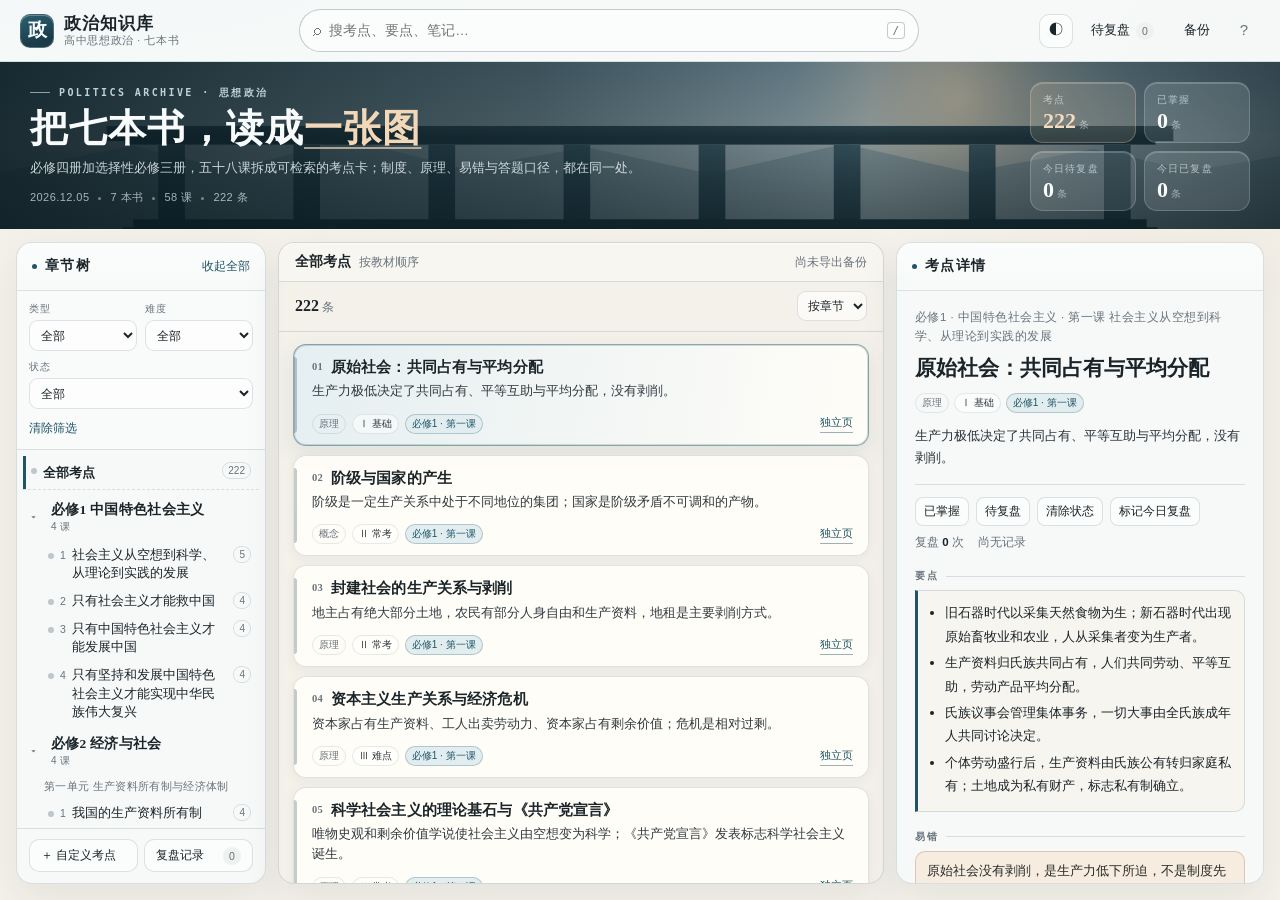
==== index.html @ 2c2c84e7 "政治知识库：七本书 58 课 222 条考点，三栏站点 + 备份 + 离线" ====
<!DOCTYPE html>
<html lang="zh-CN">
<head>
<meta charset="utf-8">
<meta name="viewport" content="width=device-width, initial-scale=1, viewport-fit=cover">
<title>政治知识库 · 高中思想政治考点</title>
<meta name="description" content="高中思想政治考点速查：七本书五十八课，章节树、检索、笔记、掌握状态、复盘记录与一键备份，纯静态可离线。">
<meta name="theme-color" content="#f4f1ea">
<script>(function(){try{var t=localStorage.getItem("zz.theme");if(!t){t=matchMedia("(prefers-color-scheme: dark)").matches?"dark":"light"}document.documentElement.dataset.theme=t}catch(e){}})();</script>
<link rel="stylesheet" href="assets/css/site.css?v=20261124d">
<link rel="icon" href="data:image/svg+xml,%3Csvg xmlns='http://www.w3.org/2000/svg' viewBox='0 0 64 64'%3E%3Crect width='64' height='64' rx='13' fill='%231f5566'/%3E%3Ctext x='32' y='45' text-anchor='middle' font-family='serif' font-size='34' fill='%23f7fbfc'%3E政%3C/text%3E%3C/svg%3E">
</head>
<body>
<a class="skip-link" href="#listViewport">跳到考点列表</a>

<header class="topbar">
  <div class="brand">
    <span class="brand-mark" aria-hidden="true">政</span>
    <div class="brand-text">
      <strong>政治知识库</strong>
      <span id="brandSub">高中思想政治 · 七本书</span>
    </div>
  </div>

  <div class="searchbox" role="search">
    <span class="search-icon" aria-hidden="true">⌕</span>
    <input id="searchInput" type="search" autocomplete="off" spellcheck="false" placeholder="搜考点、要点、笔记…" aria-label="全局搜索">
    <kbd id="searchKbd">/</kbd>
    <button id="searchClear" class="icon-btn" title="清空搜索" aria-label="清空搜索" hidden>×</button>
  </div>

  <div class="topactions">
    <button id="themeToggle" class="theme-btn" title="切换明暗主题" aria-label="切换明暗主题">◐</button>
    <button id="dueBtn" class="btn ghost" title="今日待复盘"><span class="lbl">待复盘</span><span id="dueCount" class="count warn">0</span><span class="ico" aria-hidden="true">待</span></button>
    <button id="backupBtn" class="btn ghost" title="备份、导出、导入"><span class="lbl">备份</span><span class="ico" aria-hidden="true">⇩</span></button>
    <button id="helpBtn" class="icon-btn" title="快捷键与说明" aria-label="快捷键与说明">?</button>
  </div>
</header>

<section class="hero" aria-label="学习概览">
  <svg class="hero-scape" viewBox="0 0 1440 240" preserveAspectRatio="xMidYMid slice" aria-hidden="true">
    <defs>
      <linearGradient id="sky" x1="0" y1="0" x2="0" y2="1">
        <stop offset="0" stop-color="#8aa7b6"/><stop offset=".5" stop-color="#c3d3d8"/><stop offset="1" stop-color="#eee7da"/>
      </linearGradient>
      <linearGradient id="stone" x1="0" y1="0" x2="0" y2="1">
        <stop offset="0" stop-color="#41606c"/><stop offset="1" stop-color="#20363f"/>
      </linearGradient>
      <linearGradient id="stone2" x1="0" y1="0" x2="0" y2="1">
        <stop offset="0" stop-color="#2c4650"/><stop offset="1" stop-color="#142831"/>
      </linearGradient>
      <radialGradient id="dawn" cx=".5" cy=".5" r=".5">
        <stop offset="0" stop-color="#ffe9c8" stop-opacity=".9"/>
        <stop offset=".55" stop-color="#f4d9b4" stop-opacity=".3"/>
        <stop offset="1" stop-color="#f4d9b4" stop-opacity="0"/>
      </radialGradient>
    </defs>
    <rect width="1440" height="240" fill="url(#sky)"/>
    <circle cx="1080" cy="66" r="190" fill="url(#dawn)"/>
    <path d="M0 150 L150 120 L260 148 L390 112 L520 146 L660 122 L800 152 L950 118 L1090 150 L1230 124 L1340 148 L1440 132 L1440 240 L0 240Z" fill="#7d97a3" opacity=".5"/>
    <g opacity=".92">
      <rect x="120" y="98" width="1200" height="17" fill="url(#stone2)"/>
      <rect x="140" y="112" width="1160" height="7" fill="#1b3039"/>
      <g fill="url(#stone)">
        <rect x="178" y="119" width="30" height="86"/><rect x="330" y="119" width="30" height="86"/>
        <rect x="482" y="119" width="30" height="86"/><rect x="634" y="119" width="30" height="86"/>
        <rect x="786" y="119" width="30" height="86"/><rect x="938" y="119" width="30" height="86"/>
        <rect x="1090" y="119" width="30" height="86"/><rect x="1242" y="119" width="30" height="86"/>
      </g>
      <rect x="150" y="203" width="1140" height="10" fill="#142831"/>
      <rect x="138" y="212" width="1164" height="9" fill="#0f222a"/>
    </g>
    <path d="M0 226 L96 214 L220 230 L370 210 L520 228 L700 212 L880 230 L1050 214 L1220 232 L1440 216 L1440 240 L0 240Z" fill="url(#stone2)" opacity=".55"/>
  </svg>
  <div class="hero-inner">
    <div class="hero-copy">
      <p class="hero-eyebrow">POLITICS ARCHIVE · 思想政治</p>
      <h1>把七本书，读成<em>一张图</em></h1>
      <p class="hero-lede">必修四册加选择性必修三册，五十八课拆成可检索的考点卡；制度、原理、易错与答题口径，都在同一处。</p>
      <div class="hero-meta">
        <span id="heroDate">2026.11.24</span>
        <span class="dot" aria-hidden="true"></span>
        <span>7 本书</span>
        <span class="dot" aria-hidden="true"></span>
        <span>58 课</span>
        <span class="dot" aria-hidden="true"></span>
        <span id="heroCount">考点</span>
      </div>
    </div>
    <div class="hero-metrics" aria-label="学习数据">
      <div class="metric accent"><span class="metric-label">考点</span><div class="metric-value"><strong id="heroTotal">0</strong><small>条</small></div></div>
      <div class="metric"><span class="metric-label">已掌握</span><div class="metric-value"><strong id="heroMastered">0</strong><small>条</small></div></div>
      <div class="metric"><span class="metric-label">今日待复盘</span><div class="metric-value"><strong id="heroDue">0</strong><small>条</small></div></div>
      <div class="metric"><span class="metric-label">今日已复盘</span><div class="metric-value"><strong id="heroToday">0</strong><small>条</small></div></div>
    </div>
  </div>
</section>

<div class="layout" id="app">
  <aside class="pane left-pane" id="leftPane" aria-label="章节树与筛选">
    <div class="pane-head">
      <h2>章节树</h2>
      <button id="collapseAll" class="link-btn">收起全部</button>
    </div>

    <div class="filters">
      <label class="field"><span>类型</span>
        <select id="filterType">
          <option value="all">全部</option>
          <option>概念</option><option>原理</option><option>制度</option><option>对比</option><option>易错</option><option>答题</option>
        </select>
      </label>
      <label class="field"><span>难度</span>
        <select id="filterDiff">
          <option value="0">全部</option><option value="1">Ⅰ 基础</option><option value="2">Ⅱ 常考</option><option value="3">Ⅲ 难点</option>
        </select>
      </label>
      <label class="field"><span>状态</span>
        <select id="filterStatus">
          <option value="all">全部</option><option value="mastered">已掌握</option><option value="review">待复盘</option><option value="none">未标记</option><option value="today">今日已复盘</option>
        </select>
      </label>
      <button id="filterReset" class="link-btn">清除筛选</button>
    </div>

    <nav id="tree" class="tree" aria-label="教材章节"></nav>

    <div class="pane-foot">
      <button id="customBtn" class="btn subtle">＋ 自定义考点</button>
      <button id="reviewBtn" class="btn subtle">复盘记录 <span id="reviewCount" class="count">0</span></button>
    </div>
  </aside>

  <main class="pane center-pane" id="centerPane" aria-label="考点列表">
    <div class="home-strip" id="homeStrip">
      <div class="strip-left">
        <span id="scopeLabel" class="scope-label">全部考点</span>
        <span id="scopeSub" class="muted"></span>
      </div>
      <div class="strip-right">
        <span id="backupInfo" class="muted"></span>
        <span id="backupWarn" class="warn-line" hidden>距上次备份超过七天，建议导出一次</span>
      </div>
    </div>

    <div class="center-toolbar">
      <div class="result-line"><strong id="resultCount">0</strong><span class="muted"> 条</span><span id="searchHint" class="muted"></span></div>
      <div class="toolbar-actions">
        <select id="sortSelect" aria-label="排序">
          <option value="chapter">按章节</option>
          <option value="difficulty">按难度</option>
          <option value="status">按状态</option>
          <option value="title">按标题</option>
        </select>
        <button id="viewToggle" class="btn ghost" data-view="browse" hidden>返回浏览</button>
      </div>
    </div>

    <div id="listViewport" class="list-viewport" tabindex="-1">
      <div id="listCanvas" class="list-canvas"></div>
      <div id="emptyState" class="empty-state" hidden>
        <h3>没有匹配的考点</h3>
        <p class="muted">换个更短的关键词，或清除筛选条件。</p>
        <div id="nearestList" class="nearest"></div>
      </div>
    </div>
  </main>

  <aside class="pane right-pane" id="rightPane" aria-label="考点详情">
    <div class="pane-head">
      <h2>考点详情</h2>
      <button id="closeDetail" class="icon-btn mobile-only" aria-label="关闭详情">×</button>
    </div>
    <div id="detailEmpty" class="detail-empty">
      <div class="empty-glyph" aria-hidden="true">政</div>
      <p>从左侧章节树或中间列表选一条考点</p>
      <p class="muted small">键盘 <kbd>J</kbd> / <kbd>K</kbd> 上下切换，<kbd>Enter</kbd> 打开独立页</p>
    </div>
    <div id="detailBody" class="detail-body" hidden></div>
  </aside>
</div>

<div class="mobile-tabs" role="tablist" aria-label="移动端面板切换">
  <button data-tab="tree" role="tab" aria-selected="false">目录</button>
  <button data-tab="list" role="tab" aria-selected="true">列表</button>
  <button data-tab="detail" role="tab" aria-selected="false">详情</button>
</div>

<div id="drawerScrim" class="scrim" hidden></div>
<div id="toast" class="toast" role="status" aria-live="polite"></div>
<div id="modalRoot" class="modal-root" hidden></div>

<script src="data/content.js?v=20261124d"></script>
<script src="assets/js/store.js?v=20261124d"></script>
<script src="assets/js/render.js?v=20261124d"></script>
<script src="assets/js/app.js?v=20261124d"></script>
<script>
if ("serviceWorker" in navigator && /^https?:/.test(location.protocol)) {
  addEventListener("load", function () { navigator.serviceWorker.register("sw.js").catch(function () {}); });
}
</script>
</body>
</html>
---- assets/css/site.css ----
/* ============================================================
   高中政治知识库 · 视觉规范
   暖纸阅读面 + 蓝灰玻璃 + 宋体标题 + 细边框；明暗同构
   状态色：已掌握（松绿）/ 待复习（赭石）/ 今日已复习（青蓝）/ 未标记（灰）
   ============================================================ */

:root{
  --paper:#f4f1ea;
  --paper-deep:#ece7dc;
  --card:#fffdf8;
  --raise:#eef1ef;
  --line:rgba(28,58,70,.14);
  --line-strong:rgba(28,58,70,.26);
  --ink:#1b2428;
  --muted:#68737b;
  --accent:#1f5566;
  --accent-weak:#e2edf0;
  --ok:#2f6b4f;
  --ok-weak:#e5f0e8;
  --warn:#8a5a2b;
  --warn-weak:#f6ecdf;
  --bad:#8f3b3b;
  --bad-weak:#f7e6e4;
  --today:#2b5d7d;
  --today-weak:#e3edf4;
  --glass:rgba(247,250,250,.93);
  --glass-strong:rgba(255,253,248,.985);
  --serif:"Songti SC","Noto Serif SC","Source Han Serif SC",STSong,SimSun,serif;
  --sans:-apple-system,BlinkMacSystemFont,"PingFang SC","Hiragino Sans GB","Microsoft YaHei",sans-serif;
  --r-lg:16px;
  --r-md:11px;
  --r-sm:8px;
  --shadow-1:0 1px 2px rgba(24,40,48,.05);
  --shadow-pane:0 14px 38px rgba(24,48,60,.07);
  --shadow-card:0 3px 12px rgba(24,48,60,.05);
  --header-h:62px;
  --hero-h:168px;
}

[data-theme="dark"]{
  color-scheme:dark;
  --paper:#0d1518;
  --paper-deep:#0a1114;
  --card:#162127;
  --raise:#1d2b32;
  --line:rgba(148,192,206,.16);
  --line-strong:rgba(148,192,206,.34);
  --ink:#ece7dc;
  --muted:#9fb0b8;
  --accent:#8fc4cf;
  --accent-weak:#153039;
  --ok:#98cdb1;
  --ok-weak:#143026;
  --warn:#e2b58c;
  --warn-weak:#372417;
  --bad:#f0a8a8;
  --bad-weak:#382022;
  --today:#93bcd8;
  --today-weak:#152b39;
  --glass:rgba(14,24,29,.94);
  --glass-strong:rgba(18,30,36,.985);
  --shadow-1:0 1px 2px rgba(0,0,0,.3);
  --shadow-pane:0 18px 44px rgba(0,3,6,.46);
  --shadow-card:0 10px 24px rgba(0,3,6,.32);
}

color-scheme:light;
html{color-scheme:light}
[data-theme="dark"]{color-scheme:dark}

*{box-sizing:border-box}
[hidden]{display:none!important}
html,body{height:100%}
body{
  margin:0;
  background:
    radial-gradient(1100px 560px at 10% -10%, rgba(206,222,226,.55), transparent 62%),
    radial-gradient(900px 500px at 102% 4%, rgba(232,220,201,.48), transparent 58%),
    var(--paper);
  color:var(--ink);
  font:14px/1.62 var(--sans);
  overflow:hidden;
  -webkit-font-smoothing:antialiased;
  transition:background-color .3s ease,color .3s ease;
}
h1,h2,h3,h4{margin:0}
button,input,select,textarea{font:inherit;color:inherit}
a{color:var(--accent);text-decoration:none}
::selection{background:rgba(31,85,102,.18)}

.skip-link{position:absolute;left:-999px;top:8px;z-index:60;background:var(--card);padding:8px 12px;border:2px solid var(--accent);border-radius:8px}
.skip-link:focus{left:8px}

/* ---------- 顶栏 ---------- */
.topbar{
  height:var(--header-h);
  display:flex;align-items:center;gap:16px;
  padding:0 20px;
  background:var(--glass);
  border-bottom:1px solid var(--line);
  position:relative;z-index:25;
}
.brand{display:flex;align-items:center;gap:10px;flex:0 0 auto;min-width:0}
.brand-mark{
  width:34px;height:34px;flex:0 0 auto;border-radius:10px;
  display:grid;place-items:center;
  font-family:var(--serif);font-size:19px;font-weight:700;color:#f6fbfc;
  background:linear-gradient(160deg,#2c6072,#1a3b47 78%);
  border:1px solid rgba(255,255,255,.18);
  box-shadow:inset 0 1px 0 rgba(255,255,255,.28);
}
.brand-text{display:flex;flex-direction:column;line-height:1.24;min-width:0}
.brand-text strong{font-family:var(--serif);font-size:16.5px;font-weight:700;letter-spacing:.06em;white-space:nowrap}
#brandSub{font-size:10.5px;letter-spacing:.06em;color:var(--muted);white-space:nowrap}

.searchbox{
  flex:1 1 auto;min-width:120px;max-width:620px;margin:0 auto;
  display:flex;align-items:center;gap:8px;
  background:rgba(255,255,255,.6);
  border:1px solid var(--line-strong);border-radius:999px;
  padding:6px 13px;
  transition:background .16s,border-color .16s,box-shadow .16s;
}
[data-theme="dark"] .searchbox{background:rgba(255,255,255,.045)}
.searchbox:focus-within{background:var(--glass-strong);border-color:var(--accent);box-shadow:0 0 0 3px rgba(31,85,102,.14)}
.search-icon{color:var(--muted);font-size:16px;line-height:1;flex:0 0 auto}
#searchInput{flex:1 1 auto;min-width:0;border:0;background:transparent;outline:none;padding:4px 0;font-size:13.5px}
#searchInput::-webkit-search-cancel-button{display:none}
kbd{font:11px/1 ui-monospace,SFMono-Regular,Menlo,monospace;border:1px solid var(--line-strong);border-radius:4px;padding:2px 5px;color:var(--muted);background:rgba(255,255,255,.55)}
[data-theme="dark"] kbd{background:rgba(255,255,255,.06)}

.topactions{display:flex;align-items:center;gap:6px;flex:0 0 auto}
.topactions .ico{display:none}
.mobile-only{display:none!important}
.btn{
  display:inline-flex;align-items:center;gap:6px;justify-content:center;
  border:1px solid var(--line);background:rgba(255,255,255,.5);
  border-radius:10px;padding:6px 11px;cursor:pointer;white-space:nowrap;
  font-size:12.5px;color:var(--ink);
  transition:background .15s,border-color .15s,color .15s;
}
[data-theme="dark"] .btn{background:rgba(255,255,255,.045)}
.btn:hover{background:var(--accent-weak);border-color:var(--line-strong)}
.btn.primary{background:var(--accent);border-color:var(--accent);color:#f7fbfc}
.btn.primary:hover{background:#184553}
.btn.ghost{background:transparent;border-color:transparent}
.btn.ghost:hover{background:rgba(255,255,255,.5)}
[data-theme="dark"] .btn.ghost:hover{background:rgba(255,255,255,.06)}
.btn.small{padding:4px 8px;font-size:11.5px;border-radius:8px}
.btn.danger{color:var(--bad);border-color:rgba(143,59,59,.35)}
.btn.danger:hover{background:var(--bad-weak)}
.btn[aria-pressed="true"]{background:var(--accent);border-color:var(--accent);color:#f7fbfc}
.icon-btn{width:32px;height:32px;padding:0;border-radius:9px;border:1px solid transparent;background:transparent;cursor:pointer;display:grid;place-items:center;color:var(--muted);font-size:15px}
.icon-btn:hover{background:rgba(255,255,255,.5);color:var(--ink)}
[data-theme="dark"] .icon-btn:hover{background:rgba(255,255,255,.06)}
.theme-btn{width:34px;height:34px;border-radius:10px;border:1px solid var(--line);background:rgba(255,255,255,.5);cursor:pointer;display:grid;place-items:center;font-family:var(--serif);font-size:14px;color:var(--ink)}
[data-theme="dark"] .theme-btn{background:rgba(255,255,255,.05)}
.theme-btn:hover{border-color:var(--line-strong);background:var(--accent-weak)}
.count{display:inline-block;min-width:18px;padding:0 5px;border-radius:9px;background:var(--raise);color:var(--muted);font-size:10.5px;line-height:18px;text-align:center;font-variant-numeric:tabular-nums}
.count.warn{background:var(--warn-weak);color:var(--warn)}
.count.ok{background:var(--ok-weak);color:var(--ok)}
.muted{color:var(--muted)}
.small{font-size:12px}
:focus-visible{outline:2px solid var(--accent);outline-offset:2px;border-radius:6px}
.link-btn{border:0;background:none;color:var(--accent);cursor:pointer;font-size:11.5px;padding:2px 0}
.link-btn:hover{text-decoration:underline}

/* ---------- Hero：晨光与柱廊 ---------- */
.hero{position:relative;height:var(--hero-h);overflow:hidden;isolation:isolate;color:#f6fafb;border-bottom:1px solid rgba(255,255,255,.1)}
.hero-scape{position:absolute;inset:0;width:100%;height:100%;z-index:-2}
.hero::after{
  content:"";position:absolute;inset:0;z-index:-1;pointer-events:none;
  background:
    linear-gradient(90deg,rgba(9,26,33,.9) 0%,rgba(12,32,40,.66) 42%,rgba(12,32,40,.34) 68%,rgba(10,27,35,.72) 100%),
    linear-gradient(0deg,rgba(8,24,31,.45) 0%,transparent 56%);
}
[data-theme="dark"] .hero-scape{filter:brightness(.62) saturate(.8)}
.hero-inner{height:100%;max-width:1560px;margin:0 auto;padding:20px 30px 18px;display:grid;grid-template-columns:minmax(0,1fr) auto;align-items:center;gap:28px}
.hero-copy{min-width:0;max-width:760px}
.hero-eyebrow{margin:0 0 7px;display:flex;align-items:center;gap:9px;font:600 10px/1.3 ui-monospace,SFMono-Regular,Menlo,monospace;letter-spacing:.24em;color:#bcd2da;text-transform:uppercase}
.hero-eyebrow::before{content:"";width:20px;height:1px;background:rgba(220,238,244,.6)}
.hero h1{margin:0;font-family:var(--serif);font-weight:700;font-size:clamp(26px,3vw,38px);line-height:1.16;letter-spacing:.03em;color:#f8fbfc}
.hero h1 em{font-style:normal;color:#f2d8b8;text-decoration:underline;text-decoration-thickness:2px;text-underline-offset:6px;text-decoration-color:rgba(242,216,184,.66)}
.hero-lede{margin:8px 0 0;max-width:640px;font-size:12.5px;line-height:1.7;color:rgba(235,244,247,.84)}
.hero-meta{display:flex;align-items:center;gap:9px;flex-wrap:wrap;margin-top:10px;font-size:11px;color:rgba(228,241,246,.7);letter-spacing:.04em}
.hero-meta .dot{width:3px;height:3px;border-radius:50%;background:rgba(228,241,246,.45)}
.hero-metrics{display:grid;grid-template-columns:repeat(2,minmax(106px,1fr));gap:8px;flex:0 0 auto}
.metric{padding:9px 12px 8px;border-radius:13px;background:rgba(240,249,252,.12);border:1px solid rgba(227,243,249,.2);box-shadow:inset 0 1px 0 rgba(255,255,255,.2)}
.metric-label{display:block;font-size:9.5px;letter-spacing:.12em;color:rgba(226,241,247,.68)}
.metric-value{display:flex;align-items:baseline;gap:3px;margin-top:1px}
.metric-value strong{font-family:var(--serif);font-size:22px;line-height:1.15;color:#f8fbfc;font-variant-numeric:tabular-nums}
.metric-value small{font-size:9.5px;color:rgba(226,241,247,.56)}
.metric.accent{background:rgba(242,216,184,.14);border-color:rgba(242,216,184,.28)}
.metric.accent .metric-value strong{color:#f4dcc0}

/* ---------- 三栏 ---------- */
.layout{
  height:calc(100vh - var(--header-h) - var(--hero-h));
  display:grid;grid-template-columns:272px minmax(0,1fr) 398px;
  gap:12px;padding:12px 16px 16px;
  min-height:0;
}
.pane{min-width:0;min-height:0;display:flex;flex-direction:column;overflow:hidden;background:var(--glass);border:1px solid var(--line);border-radius:var(--r-lg);box-shadow:var(--shadow-pane),inset 0 1px 0 rgba(255,255,255,.5)}
[data-theme="dark"] .pane{box-shadow:var(--shadow-pane),inset 0 1px 0 rgba(255,255,255,.05)}
.center-pane{background:color-mix(in srgb,var(--paper) 78%,transparent)}
.pane-head{flex:0 0 auto;height:48px;padding:0 15px;display:flex;align-items:center;justify-content:space-between;border-bottom:1px solid var(--line);background:linear-gradient(180deg,rgba(255,255,255,.5),rgba(255,255,255,.12))}
[data-theme="dark"] .pane-head{background:linear-gradient(180deg,rgba(255,255,255,.04),transparent)}
.pane-head h2{display:flex;align-items:center;gap:8px;font-family:var(--serif);font-size:14px;font-weight:700;letter-spacing:.1em}
.pane-head h2::before{content:"";width:5px;height:5px;border-radius:50%;background:var(--accent)}

/* 左栏 */
.filters{flex:0 0 auto;padding:10px 12px 9px;display:grid;grid-template-columns:1fr 1fr;gap:8px;border-bottom:1px solid var(--line);background:rgba(255,255,255,.2)}
[data-theme="dark"] .filters{background:rgba(255,255,255,.015)}
.field{display:flex;flex-direction:column;gap:3px;font-size:10px;letter-spacing:.08em;color:var(--muted)}
.field select{height:31px;border:1px solid var(--line);border-radius:9px;background:rgba(255,255,255,.66);padding:0 7px;font-size:12px;color:var(--ink)}
[data-theme="dark"] .field select{background:rgba(255,255,255,.05)}
.field select:focus{border-color:var(--accent);outline:none}
.filters .link-btn{grid-column:1 / -1;justify-self:start}
.filters .field:nth-child(3){grid-column:1 / -1}
.tree{flex:1 1 auto;overflow-y:auto;overscroll-behavior:contain;-webkit-overflow-scrolling:touch;padding:6px 6px 18px}
.tree-book{margin-bottom:2px}
.tree-toggle{width:100%;display:flex;align-items:center;gap:7px;border:0;background:none;cursor:pointer;text-align:left;padding:7px 8px;border-radius:9px;color:var(--ink)}
.tree-toggle:hover{background:rgba(255,255,255,.5)}
[data-theme="dark"] .tree-toggle:hover{background:rgba(255,255,255,.05)}
.tree-toggle .caret{width:13px;color:var(--muted);font-size:10px;transition:transform .16s;flex:0 0 auto}
.tree-toggle[aria-expanded="false"] .caret{transform:rotate(-90deg)}
.tree-book-title{display:block;font-family:var(--serif);font-size:13.5px;font-weight:700;letter-spacing:.02em;line-height:1.35}
.tree-book-title small{display:block;font-family:var(--sans);font-size:10px;color:var(--muted);margin:1px 0 0;font-weight:400;letter-spacing:.02em}
.tree-unit{padding:4px 8px 3px 21px;font-size:11px;color:var(--muted);letter-spacing:.03em}
.tree-lesson{display:flex;align-items:flex-start;gap:6px;padding:5px 8px 5px 25px;border-radius:8px;cursor:pointer;font-size:12.5px;line-height:1.45;color:var(--ink)}
.tree-lesson:hover{background:rgba(255,255,255,.5)}
[data-theme="dark"] .tree-lesson:hover{background:rgba(255,255,255,.05)}
.tree-lesson.active{background:var(--accent-weak);box-shadow:inset 3px 0 0 var(--accent)}
.tree-lesson .dot{flex:0 0 auto;width:6px;height:6px;border-radius:50%;margin-top:7px;background:var(--line-strong)}
.tree-lesson .dot.mastered{background:var(--ok)}
.tree-lesson .dot.review{background:var(--warn)}
.tree-lesson .dot.today{background:var(--today)}
.tree-lesson .num{color:var(--muted);font-size:10.5px;font-variant-numeric:tabular-nums;flex:0 0 auto;margin-top:2px}
.tree-lesson .lbl{flex:1 1 auto;min-width:0}
.tree-lesson .cnt{flex:0 0 auto;font-size:10px;color:var(--muted);border:1px solid var(--line);border-radius:8px;padding:0 5px;line-height:15px}
.pane-foot{flex:0 0 auto;border-top:1px solid var(--line);padding:10px 12px 11px;display:grid;grid-template-columns:1fr 1fr;gap:6px}
.pane-foot .btn{width:100%;justify-content:space-between;font-size:11.5px;background:rgba(255,255,255,.5)}
[data-theme="dark"] .pane-foot .btn{background:rgba(255,255,255,.04)}

/* 中栏 */
.home-strip{flex:0 0 auto;padding:8px 16px;display:flex;align-items:center;justify-content:space-between;gap:12px;background:rgba(255,255,255,.3);border-bottom:1px solid var(--line);font-size:11.5px}
[data-theme="dark"] .home-strip{background:rgba(255,255,255,.03)}
.strip-left{display:flex;align-items:baseline;gap:8px;min-width:0;flex-wrap:wrap}
.scope-label{font-family:var(--serif);font-size:13.5px;font-weight:700}
.strip-right{text-align:right;line-height:1.4;flex:0 0 auto}
.warn-line{display:block;color:var(--warn);font-size:11px}
.center-toolbar{flex:0 0 auto;min-height:50px;padding:6px 16px;display:flex;align-items:center;justify-content:space-between;gap:10px;border-bottom:1px solid var(--line);flex-wrap:wrap}
.result-line{font-size:11.5px;color:var(--muted);white-space:nowrap;overflow:hidden;text-overflow:ellipsis;min-width:0}
.result-line strong{color:var(--ink);font-family:var(--serif);font-size:16px}
.toolbar-actions{display:flex;align-items:center;gap:7px;flex:0 0 auto}
.toolbar-actions select{height:30px;border:1px solid var(--line);border-radius:9px;background:rgba(255,255,255,.62);padding:0 6px;font-size:11.5px}
[data-theme="dark"] .toolbar-actions select{background:rgba(255,255,255,.05)}
.list-viewport{flex:1 1 auto;min-height:0;overflow-y:auto;overscroll-behavior:contain;-webkit-overflow-scrolling:touch;padding:12px 14px 26px;position:relative}
.list-canvas{display:flex;flex-direction:column;gap:9px;width:100%}

/* 卡片：高度随内容，不截断 */
.k-card{
  position:relative;display:block;width:100%;text-align:left;
  background:color-mix(in srgb,var(--card) 94%,transparent);
  border:1px solid var(--line);border-radius:13px;
  padding:12px 15px 11px 18px;cursor:pointer;
  box-shadow:var(--shadow-card);
  transition:background .16s,border-color .16s,box-shadow .16s,transform .16s;
  color:var(--ink);overflow:visible;
}
.k-card::before{content:"";position:absolute;left:0;top:12px;bottom:12px;width:3px;border-radius:0 3px 3px 0;background:var(--line-strong)}
.k-card.mastered::before{background:var(--ok)}
.k-card.review::before{background:var(--warn)}
.k-card.today::before{background:var(--today)}
.k-card:hover{background:var(--card);border-color:var(--line-strong);box-shadow:0 9px 24px rgba(24,48,60,.1);transform:translateY(-1px)}
[data-theme="dark"] .k-card{background:color-mix(in srgb,var(--card) 88%,transparent);box-shadow:none}
[data-theme="dark"] .k-card:hover{background:var(--card)}
.k-card.selected{background:linear-gradient(100deg,color-mix(in srgb,var(--accent-weak) 90%,var(--card)),var(--card));border-color:color-mix(in srgb,var(--accent) 40%,var(--line));box-shadow:inset 0 0 0 1px color-mix(in srgb,var(--accent) 20%,transparent),0 8px 22px rgba(31,85,102,.1)}
.k-card .ct{display:flex;align-items:flex-start;gap:8px;font-size:14.5px;font-weight:650;line-height:1.4;letter-spacing:.01em}
.k-card .ct .idx{font-family:var(--serif);font-size:10.5px;color:var(--muted);flex:0 0 auto;margin-top:3px;font-variant-numeric:tabular-nums}
.k-card .ct span{flex:1 1 auto;min-width:0;overflow-wrap:anywhere}
.k-card .cc{margin-top:4px;font-size:12.5px;line-height:1.6;color:color-mix(in srgb,var(--ink) 72%,var(--muted));overflow-wrap:anywhere}
.k-card .cm{display:flex;align-items:center;gap:6px;flex-wrap:wrap;margin-top:7px;font-size:10.5px;color:var(--muted)}
.k-card .cm .src{min-width:0;overflow-wrap:anywhere}
.k-card .cm .spacer{flex:1 1 auto}
.k-card .cd-link{flex:0 0 auto;font-size:10.5px;color:var(--accent);border-bottom:1px solid color-mix(in srgb,var(--accent) 45%,transparent);padding-bottom:1px}
.badge{display:inline-flex;align-items:center;gap:3px;padding:1px 6px;border-radius:999px;font-size:10px;line-height:16px;border:1px solid color-mix(in srgb,var(--line) 75%,transparent);background:rgba(255,255,255,.5);color:color-mix(in srgb,var(--ink) 76%,var(--muted));white-space:nowrap}
[data-theme="dark"] .badge{background:rgba(255,255,255,.05)}
.badge.book{background:var(--accent-weak);color:var(--accent);border-color:color-mix(in srgb,var(--accent) 26%,transparent)}
.badge.type{background:transparent;color:var(--muted)}
[data-theme="dark"] .badge.type{background:rgba(255,255,255,.06)}
.badge.ok{background:var(--ok-weak);color:var(--ok);border-color:color-mix(in srgb,var(--ok) 30%,transparent)}
.badge.warn{background:var(--warn-weak);color:var(--warn);border-color:color-mix(in srgb,var(--warn) 30%,transparent)}
.badge.today{background:var(--today-weak);color:var(--today);border-color:color-mix(in srgb,var(--today) 30%,transparent)}
.badge.bad{background:var(--bad-weak);color:var(--bad)}
.badge.custom{background:#efe6f2;color:#6b5378}
[data-theme="dark"] .badge.custom{background:#2a2130;color:#d4c2dd}
.badge.due{font-weight:650}
mark{background:rgba(242,216,184,.66);color:inherit;border-radius:2px;padding:0 1px}
[data-theme="dark"] mark{background:rgba(226,181,140,.34)}

.empty-state{padding:48px 20px;text-align:center;background:rgba(255,255,255,.5);border:1px dashed var(--line-strong);border-radius:14px}
[data-theme="dark"] .empty-state{background:rgba(255,255,255,.03)}
.empty-state h3{font-family:var(--serif);font-size:16px;margin-bottom:5px}
.nearest-title{font-size:11.5px;color:var(--muted);margin:14px 0 7px;font-weight:600}
.nearest{display:flex;flex-direction:column;gap:6px;max-width:700px;margin:0 auto}
.nearest-item{display:flex;flex-direction:column;gap:1px;text-align:left;border:1px solid var(--line);background:var(--card);border-radius:9px;padding:7px 10px;cursor:pointer;font-size:12px}
.nearest-item:hover{background:var(--accent-weak)}

/* 右栏详情 */
.detail-empty{padding:56px 22px;text-align:center;color:var(--muted);font-size:12.5px}
.empty-glyph{width:66px;height:66px;margin:0 auto 16px;display:grid;place-items:center;border:1px solid color-mix(in srgb,var(--accent) 24%,var(--line));border-radius:50%;background:color-mix(in srgb,var(--accent-weak) 34%,transparent);color:color-mix(in srgb,var(--accent) 72%,var(--muted));font-family:var(--serif);font-size:26px;font-weight:700}
.detail-body{flex:1 1 auto;overflow-y:auto;overscroll-behavior:contain;-webkit-overflow-scrolling:touch;padding:17px 18px 40px;overflow-wrap:anywhere}
.detail-title{font-family:var(--serif);font-size:21px;font-weight:700;line-height:1.45;margin:0 0 9px}
.detail-badges{display:flex;flex-wrap:wrap;gap:5px;margin-bottom:12px}
.detail-lead{font-size:13px;line-height:1.75;color:color-mix(in srgb,var(--ink) 82%,var(--muted));margin:0 0 4px}
.detail-section{margin-top:18px}
.detail-section h3{display:flex;align-items:center;gap:8px;font:600 10px/1.4 ui-monospace,SFMono-Regular,Menlo,monospace;letter-spacing:.16em;color:var(--muted);text-transform:uppercase;margin-bottom:7px}
.detail-section h3::after{content:"";flex:1;height:1px;background:var(--line)}
.detail-content ul{margin:0;padding-left:1.05em}
.detail-content li{font-size:13px;line-height:1.8;margin-bottom:3px}
.detail-content li strong{color:var(--accent);font-weight:650}
.core-box{background:color-mix(in srgb,var(--paper) 74%,#fff);border:1px solid var(--line);border-left:3px solid var(--accent);border-radius:0 10px 10px 0;padding:10px 12px}
[data-theme="dark"] .core-box{background:color-mix(in srgb,var(--card) 70%,transparent)}
.pitfall{background:var(--warn-weak);border:1px solid color-mix(in srgb,var(--warn) 26%,transparent);border-radius:10px;padding:9px 11px;font-size:12.5px;line-height:1.72;color:color-mix(in srgb,var(--ink) 88%,var(--warn))}
.exam-box{background:var(--accent-weak);border:1px solid color-mix(in srgb,var(--accent) 20%,transparent);border-radius:10px;padding:9px 11px;font-size:12.5px;line-height:1.72}
.kw-row{display:flex;flex-wrap:wrap;gap:5px}
.kw{background:rgba(255,255,255,.6);border:1px solid var(--line);border-radius:999px;padding:2px 8px;font-size:11px;color:var(--muted)}
[data-theme="dark"] .kw{background:rgba(255,255,255,.05)}
.detail-actions{display:flex;flex-wrap:wrap;gap:7px;margin-top:14px}
.status-row{display:flex;flex-wrap:wrap;gap:6px}
.status-row .btn{font-size:11.5px}
.note-box{margin-top:8px}
.note-box textarea{width:100%;min-height:96px;resize:vertical;border:1px solid var(--line);border-radius:10px;background:rgba(255,255,255,.6);padding:9px 10px;font-size:12.5px;line-height:1.7;color:var(--ink)}
[data-theme="dark"] .note-box textarea{background:rgba(255,255,255,.05)}
.note-box textarea:focus{background:var(--card);border-color:var(--accent);outline:none}
.note-actions{display:flex;align-items:center;justify-content:space-between;margin-top:5px;gap:8px}
.hint{font-size:11px;color:var(--muted)}
.review-line{display:flex;align-items:center;gap:6px 14px;flex-wrap:wrap;font-size:11.5px;color:var(--muted);margin-top:7px}
.review-line strong{color:var(--ink);font-weight:600}
.related{display:flex;flex-direction:column;gap:4px}
.related-item{display:flex;align-items:center;gap:6px;border:1px solid var(--line);border-radius:8px;background:rgba(255,255,255,.45);padding:6px 9px;font-size:11.5px;cursor:pointer;text-align:left}
[data-theme="dark"] .related-item{background:rgba(255,255,255,.03)}
.related-item:hover{background:var(--accent-weak);border-color:var(--line-strong)}
.related-item .t{flex:1 1 auto;min-width:0;overflow-wrap:anywhere}
.detail-source{margin-top:16px;display:flex;align-items:center;justify-content:space-between;gap:8px;background:rgba(255,255,255,.42);border:1px solid var(--line);border-radius:10px;padding:8px 10px;font-size:11.5px;color:var(--muted)}
[data-theme="dark"] .detail-source{background:rgba(255,255,255,.03)}

/* 移动端底栏 */
.mobile-tabs{display:none}
.scrim{position:fixed;inset:0;background:rgba(10,24,30,.36);z-index:30}
.toast{position:fixed;left:50%;bottom:26px;transform:translate3d(-50%,14px,0);background:color-mix(in srgb,var(--ink) 94%,#000);color:var(--card);padding:8px 14px;border-radius:10px;font-size:12px;opacity:0;pointer-events:none;transition:opacity .18s,transform .18s;z-index:80;max-width:86vw}
.toast.show{opacity:1;transform:translate3d(-50%,0,0)}

/* 弹窗 */
.modal-root{position:fixed;inset:0;z-index:60;background:rgba(10,24,30,.44);display:flex;align-items:center;justify-content:center;padding:18px}
.modal{width:min(660px,100%);max-height:calc(100vh - 40px);background:var(--glass-strong);border:1px solid var(--line);border-radius:18px;display:flex;flex-direction:column;overflow:hidden;box-shadow:0 28px 70px rgba(8,20,26,.3);animation:pop .16s ease-out}
@keyframes pop{from{opacity:0;transform:translate3d(0,8px,0)}to{opacity:1;transform:none}}
.modal-head{padding:13px 17px;border-bottom:1px solid var(--line);display:flex;align-items:center;justify-content:space-between;gap:10px}
.modal-head h3{font-family:var(--serif);font-size:17px}
.modal-body{padding:15px 17px;overflow-y:auto;overscroll-behavior:contain}
.modal-foot{padding:11px 17px;border-top:1px solid var(--line);display:flex;justify-content:flex-end;gap:8px;flex-wrap:wrap}
.form-grid{display:grid;grid-template-columns:1fr 1fr;gap:11px}
.form-grid .full{grid-column:1 / -1}
.form-field{display:flex;flex-direction:column;gap:3px;font-size:11.5px;color:var(--muted)}
.form-field input,.form-field select,.form-field textarea{border:1px solid var(--line);border-radius:9px;padding:7px 9px;font-size:12.5px;background:rgba(255,255,255,.66);color:var(--ink)}
[data-theme="dark"] .form-field input,[data-theme="dark"] .form-field select,[data-theme="dark"] .form-field textarea{background:rgba(255,255,255,.05)}
.form-field textarea{min-height:76px;resize:vertical;line-height:1.6}
.form-field input:focus,.form-field select:focus,.form-field textarea:focus{border-color:var(--accent);outline:none}
.counter{font-size:10.5px;color:var(--muted);text-align:right}
.counter.over{color:var(--bad)}
.seg{display:flex;gap:6px;flex-wrap:wrap}
.seg button{border:1px solid var(--line);background:rgba(255,255,255,.6);border-radius:999px;padding:3px 10px;font-size:11.5px;cursor:pointer;color:var(--muted)}
.seg button[aria-pressed="true"]{background:var(--accent);border-color:var(--accent);color:#f7fbfc}
.list-mini{display:flex;flex-direction:column;gap:6px}
.list-mini .row{display:flex;align-items:center;justify-content:space-between;gap:9px;padding:7px 9px;border:1px solid var(--line);border-radius:9px;background:rgba(255,255,255,.45);font-size:12px}
[data-theme="dark"] .list-mini .row{background:rgba(255,255,255,.03)}
.snap-meta{color:var(--muted);font-size:11px}
.danger-note,.info-note{border-radius:9px;padding:8px 10px;font-size:11.5px;line-height:1.65}
.danger-note{background:var(--bad-weak);border:1px solid color-mix(in srgb,var(--bad) 30%,transparent)}
.info-note{background:var(--accent-weak);border:1px solid color-mix(in srgb,var(--accent) 22%,transparent)}
.shortcut-table{width:100%;border-collapse:collapse;font-size:12px}
.shortcut-table td{padding:6px 3px;border-bottom:1px solid var(--line)}
.shortcut-table td:last-child{text-align:right;color:var(--muted)}
.cal{display:grid;grid-template-columns:repeat(7,minmax(0,1fr));gap:4px;margin:7px auto 0;max-width:330px}
.cal-cell{aspect-ratio:1/1;display:grid;place-items:center;border:1px solid var(--line);border-radius:7px;font-size:11px;color:var(--muted);background:rgba(255,255,255,.35)}
.cal-week{font-size:10px;color:var(--muted);text-align:center;padding-bottom:1px}
.cal-cell.on{background:var(--today-weak);border-color:color-mix(in srgb,var(--today) 45%,transparent);color:var(--today);font-weight:650}
.cal-cell.today{outline:2px solid var(--accent);outline-offset:1px}
.cal-empty{border:0;background:none}

/* ---------- 响应式 ---------- */
@media (max-width:1320px){
  .layout{grid-template-columns:250px minmax(0,1fr) 368px}
}
@media (max-width:1180px){
  .layout{grid-template-columns:224px minmax(0,1fr) 330px;gap:10px;padding:10px 12px 12px}
  .hero-metrics{grid-template-columns:repeat(2,minmax(94px,1fr))}
}
@media (max-width:1080px){
  .layout{grid-template-columns:206px minmax(0,1fr) 300px}
  .hero-lede{max-width:520px}
}
@media (max-width:980px){
  body{overflow:hidden}
  .hero{display:none}
  .layout{display:block;position:relative;height:calc(100vh - var(--header-h));padding:0}
  .pane{border-radius:0;border-left:0;border-right:0;border-top:0;box-shadow:none}
  .center-pane{height:100%}
  .left-pane{position:fixed;top:var(--header-h);bottom:0;left:0;width:min(330px,88vw);z-index:40;border:1px solid var(--line-strong);border-radius:0 16px 16px 0;transform:translate3d(-102%,0,0);transition:transform .22s ease;box-shadow:0 20px 50px rgba(8,20,26,.2)}
  .left-pane.open{transform:none}
  .right-pane{position:fixed;left:8px;right:8px;bottom:calc(72px + env(safe-area-inset-bottom));height:min(68vh,560px);z-index:40;border:1px solid var(--line-strong);border-radius:16px;transform:translate3d(0,110%,0);transition:transform .24s ease;box-shadow:0 20px 50px rgba(8,20,26,.24)}
  .right-pane.open{transform:none}
  .mobile-tabs{display:flex;position:fixed;left:50%;bottom:calc(12px + env(safe-area-inset-bottom));transform:translate3d(-50%,0,0);z-index:45;width:min(92vw,360px);background:var(--glass-strong);border:1px solid var(--line-strong);border-radius:999px;padding:4px;gap:3px;box-shadow:0 10px 30px rgba(8,20,26,.18)}
  .mobile-tabs button{border:0;background:none;padding:7px 10px;border-radius:999px;font-size:12.5px;color:var(--muted);white-space:nowrap;flex:1 1 0;min-width:0}
  .mobile-tabs button.active{background:var(--accent);color:#f7fbfc}
  .searchbox{max-width:none}
  #searchKbd{display:none}
  .mobile-only{display:grid!important}
  .list-viewport{padding-bottom:92px}
  .brand-text{display:none}
}
@media (max-width:640px){
  .topbar{gap:6px;padding:0 8px}
  .brand-mark{width:30px;height:30px;font-size:16px;border-radius:9px}
  .searchbox{padding:5px 9px;min-width:0}
  #searchInput{font-size:12.5px}
  .topactions{gap:3px}
  .topactions .ico{display:none}
  .topactions .count{display:none}
  .topactions .btn{padding:5px 7px;font-size:11px}
  .theme-btn{width:31px;height:31px}
  .home-strip{padding:7px 12px;flex-direction:column;align-items:flex-start;gap:2px}
  .strip-right{text-align:left}
  .center-toolbar{padding:6px 12px;min-height:46px}
  .list-viewport{padding:9px 10px 92px}
  .k-card{padding:10px 12px 9px 15px}
  .form-grid{grid-template-columns:1fr}
}
@media (prefers-reduced-motion:reduce){
  *{animation-duration:.001ms!important;transition-duration:.001ms!important}
}

/* ---------- 独立详情页 ---------- */
.standalone{height:auto;min-height:100%;overflow:auto}
.standalone body{overflow:auto}
.page-head{
  position:sticky;top:0;z-index:20;height:56px;
  display:flex;align-items:center;justify-content:space-between;gap:12px;
  padding:0 20px;background:var(--glass);border-bottom:1px solid var(--line);
}
.page-back{font-size:12.5px;color:var(--accent);white-space:nowrap}
.page-back:hover{text-decoration:underline}
.page-brand{display:flex;align-items:center;gap:8px;font-family:var(--serif);font-size:14px;letter-spacing:.06em;color:var(--muted)}
.page-brand .brand-mark{width:26px;height:26px;font-size:15px;border-radius:8px}
.detail-page{max-width:880px;margin:0 auto;padding:26px 24px 70px}
.detail-page .detail-body{overflow:visible;padding:0;flex:none}
.detail-page .detail-title{font-size:clamp(24px,3.4vw,32px);line-height:1.35}
.detail-page .detail-lead{font-size:14px;line-height:1.85;margin-top:2px}
.detail-page .detail-section{margin-top:22px}
.detail-page .core-box,.detail-page .pitfall,.detail-page .exam-box{font-size:13.5px}
.detail-page .detail-content li{font-size:13.5px;line-height:1.85}
.detail-crumb{font-size:11.5px;letter-spacing:.04em;color:var(--muted);margin-bottom:8px}
.status-block{margin-top:14px;padding-top:12px;border-top:1px solid var(--line)}
.status-block .status-row{gap:7px}
.page-foot{display:flex;justify-content:space-between;gap:12px;flex-wrap:wrap;margin-top:40px;padding-top:14px;border-top:1px solid var(--line);font-size:11px;color:var(--muted)}
@media (max-width:640px){
  .detail-page{padding:18px 14px 80px}
  .page-head{padding:0 12px}
  .page-brand{display:none}
  .status-block .status-row .btn{flex:1 1 auto}
}

/* 详情状态按钮的选中态 */
.status-row .btn[aria-pressed="true"]{background:var(--accent-weak);border-color:color-mix(in srgb,var(--accent) 42%,var(--line));color:var(--accent)}
.status-row .btn[data-act="done-today"][aria-pressed="true"]{background:var(--today);border-color:var(--today);color:#f7fbfc}
[data-theme="dark"] .status-row .btn[data-act="done-today"][aria-pressed="true"]{color:#0d1518}

/* 树根节点 */
.tree-lesson.root{width:100%;padding:6px 8px;margin-bottom:4px;border:0;border-bottom:1px dashed var(--line);border-radius:0;background:none;text-align:left;font:inherit;color:var(--ink)}
.tree-lesson.root .dot{margin-top:6px}
.tree-lesson.root .lbl{font-family:var(--serif);font-weight:700;font-size:13px}


/* 深色下浅色主色的反色文字，保证对比 */
[data-theme="dark"] .btn.primary,
[data-theme="dark"] .btn[aria-pressed="true"],
[data-theme="dark"] .mobile-tabs button.active,
[data-theme="dark"] .seg button[aria-pressed="true"]{color:#0b1418}
[data-theme="dark"] .icon-btn:hover{color:var(--ink)}
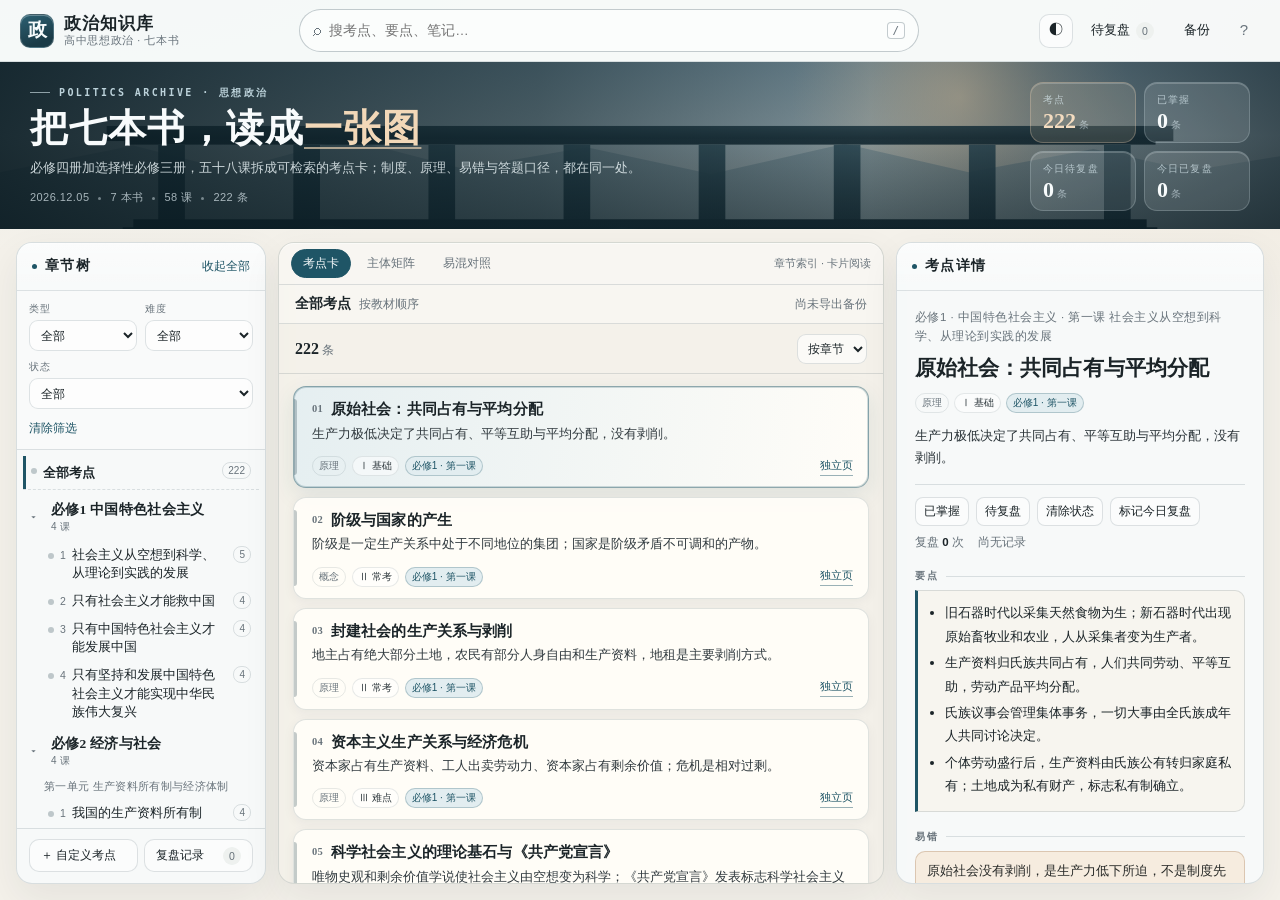
==== commit b738c907: "新增主体—职权矩阵与易混对照两种视图，移动端抽屉与深链同步" ====
--- a/index.html
+++ b/index.html
@@ -7,7 +7,7 @@
 <meta name="description" content="高中思想政治考点速查：七本书五十八课，章节树、检索、笔记、掌握状态、复盘记录与一键备份，纯静态可离线。">
 <meta name="theme-color" content="#f4f1ea">
 <script>(function(){try{var t=localStorage.getItem("zz.theme");if(!t){t=matchMedia("(prefers-color-scheme: dark)").matches?"dark":"light"}document.documentElement.dataset.theme=t}catch(e){}})();</script>
-<link rel="stylesheet" href="assets/css/site.css?v=20261124d">
+<link rel="stylesheet" href="assets/css/site.css?v=20261124h">
 <link rel="icon" href="data:image/svg+xml,%3Csvg xmlns='http://www.w3.org/2000/svg' viewBox='0 0 64 64'%3E%3Crect width='64' height='64' rx='13' fill='%231f5566'/%3E%3Ctext x='32' y='45' text-anchor='middle' font-family='serif' font-size='34' fill='%23f7fbfc'%3E政%3C/text%3E%3C/svg%3E">
 </head>
 <body>
@@ -99,7 +99,7 @@
 <div class="layout" id="app">
   <aside class="pane left-pane" id="leftPane" aria-label="章节树与筛选">
     <div class="pane-head">
-      <h2>章节树</h2>
+      <h2 id="leftPaneTitle">章节树</h2>
       <button id="collapseAll" class="link-btn">收起全部</button>
     </div>
 
@@ -132,6 +132,12 @@
   </aside>
 
   <main class="pane center-pane" id="centerPane" aria-label="考点列表">
+    <nav class="viewbar" id="viewBar" aria-label="视图切换">
+      <button data-view="cards" class="active" aria-pressed="true">考点卡</button>
+      <button data-view="matrix" aria-pressed="false">主体矩阵</button>
+      <button data-view="pairs" aria-pressed="false">易混对照</button>
+      <span class="viewbar-hint" id="viewbarHint">章节索引 · 卡片阅读</span>
+    </nav>
     <div class="home-strip" id="homeStrip">
       <div class="strip-left">
         <span id="scopeLabel" class="scope-label">全部考点</span>
@@ -156,6 +162,9 @@
       </div>
     </div>
 
+    <div id="matrixView" class="alt-view" hidden aria-label="主体矩阵"></div>
+    <div id="pairsView" class="alt-view" hidden aria-label="易混对照"></div>
+
     <div id="listViewport" class="list-viewport" tabindex="-1">
       <div id="listCanvas" class="list-canvas"></div>
       <div id="emptyState" class="empty-state" hidden>
@@ -168,7 +177,7 @@
 
   <aside class="pane right-pane" id="rightPane" aria-label="考点详情">
     <div class="pane-head">
-      <h2>考点详情</h2>
+      <h2 id="rightPaneTitle">考点详情</h2>
       <button id="closeDetail" class="icon-btn mobile-only" aria-label="关闭详情">×</button>
     </div>
     <div id="detailEmpty" class="detail-empty">
@@ -190,10 +199,11 @@
 <div id="toast" class="toast" role="status" aria-live="polite"></div>
 <div id="modalRoot" class="modal-root" hidden></div>
 
-<script src="data/content.js?v=20261124d"></script>
-<script src="assets/js/store.js?v=20261124d"></script>
-<script src="assets/js/render.js?v=20261124d"></script>
-<script src="assets/js/app.js?v=20261124d"></script>
+<script src="data/content.js?v=20261124h"></script>
+<script src="data/views.js?v=20261124h"></script>
+<script src="assets/js/store.js?v=20261124h"></script>
+<script src="assets/js/render.js?v=20261124h"></script>
+<script src="assets/js/app.js?v=20261124h"></script>
 <script>
 if ("serviceWorker" in navigator && /^https?:/.test(location.protocol)) {
   addEventListener("load", function () { navigator.serviceWorker.register("sw.js").catch(function () {}); });
--- a/assets/css/site.css
+++ b/assets/css/site.css
@@ -409,6 +409,7 @@
   .center-pane{height:100%}
   .left-pane{position:fixed;top:var(--header-h);bottom:0;left:0;width:min(330px,88vw);z-index:40;border:1px solid var(--line-strong);border-radius:0 16px 16px 0;transform:translate3d(-102%,0,0);transition:transform .22s ease;box-shadow:0 20px 50px rgba(8,20,26,.2)}
   .left-pane.open{transform:none}
+  .left-pane,.right-pane{background:var(--card)}
   .right-pane{position:fixed;left:8px;right:8px;bottom:calc(72px + env(safe-area-inset-bottom));height:min(68vh,560px);z-index:40;border:1px solid var(--line-strong);border-radius:16px;transform:translate3d(0,110%,0);transition:transform .24s ease;box-shadow:0 20px 50px rgba(8,20,26,.24)}
   .right-pane.open{transform:none}
   .mobile-tabs{display:flex;position:fixed;left:50%;bottom:calc(12px + env(safe-area-inset-bottom));transform:translate3d(-50%,0,0);z-index:45;width:min(92vw,360px);background:var(--glass-strong);border:1px solid var(--line-strong);border-radius:999px;padding:4px;gap:3px;box-shadow:0 10px 30px rgba(8,20,26,.18)}
@@ -488,3 +489,88 @@
 [data-theme="dark"] .mobile-tabs button.active,
 [data-theme="dark"] .seg button[aria-pressed="true"]{color:#0b1418}
 [data-theme="dark"] .icon-btn:hover{color:var(--ink)}
+
+/* ---------- 视图切换 ---------- */
+.viewbar{flex:0 0 auto;display:flex;align-items:center;gap:4px;padding:6px 12px;border-bottom:1px solid var(--line);background:rgba(255,255,255,.35)}
+[data-theme="dark"] .viewbar{background:rgba(255,255,255,.02)}
+.viewbar button{border:1px solid transparent;background:transparent;border-radius:999px;padding:4px 11px;font-size:12px;color:var(--muted);cursor:pointer;white-space:nowrap;transition:background .15s,color .15s,border-color .15s}
+.viewbar button:hover{background:rgba(255,255,255,.6);color:var(--ink)}
+[data-theme="dark"] .viewbar button:hover{background:rgba(255,255,255,.06)}
+.viewbar button.active{background:var(--accent);border-color:var(--accent);color:#f7fbfc}
+[data-theme="dark"] .viewbar button.active{color:#0b1418}
+.viewbar-hint{margin-left:auto;font-size:11px;color:var(--muted);white-space:nowrap;overflow:hidden;text-overflow:ellipsis}
+.alt-view{flex:1 1 auto;min-height:0;overflow-y:auto;overscroll-behavior:contain;-webkit-overflow-scrolling:touch;padding:13px 15px 34px}
+
+/* 维度索引（左栏） */
+.dim-item{display:flex;flex-direction:column;gap:1px;width:100%;text-align:left;border:1px solid transparent;background:none;border-radius:8px;padding:7px 9px;cursor:pointer;color:var(--ink)}
+.dim-item:hover{background:rgba(255,255,255,.5)}
+[data-theme="dark"] .dim-item:hover{background:rgba(255,255,255,.05)}
+.dim-item.active{background:var(--accent-weak);border-color:color-mix(in srgb,var(--accent) 30%,var(--line));box-shadow:inset 3px 0 0 var(--accent)}
+.dim-item .t{font-size:12.5px;font-weight:600}
+.dim-item .h{font-size:10.5px;color:color-mix(in srgb,var(--ink) 40%,var(--muted));line-height:1.5}
+
+/* 主体矩阵 */
+.mx-head{display:flex;align-items:baseline;justify-content:space-between;gap:10px;margin-bottom:9px}
+.mx-head h3{font-family:var(--serif);font-size:15px;font-weight:700;letter-spacing:.04em}
+.mx-head .mx-count{font-size:11px;color:var(--muted);white-space:nowrap}
+.mx-note{font-size:11.5px;line-height:1.65;color:var(--muted);background:rgba(255,255,255,.45);border:1px solid var(--line);border-radius:9px;padding:7px 10px;margin-bottom:11px}
+[data-theme="dark"] .mx-note{background:rgba(255,255,255,.03)}
+.mx-list{display:flex;flex-direction:column;gap:9px}
+.mx-card{background:color-mix(in srgb,var(--card) 94%,transparent);border:1px solid var(--line);border-radius:13px;padding:11px 14px 10px;box-shadow:var(--shadow-card);cursor:pointer;transition:border-color .15s,background .15s,box-shadow .15s}
+.mx-card:hover{border-color:var(--line-strong);background:var(--card);box-shadow:0 8px 22px rgba(24,48,60,.09)}
+.mx-card.selected{border-color:color-mix(in srgb,var(--accent) 44%,var(--line));background:linear-gradient(100deg,color-mix(in srgb,var(--accent-weak) 84%,var(--card)),var(--card));box-shadow:inset 0 0 0 1px color-mix(in srgb,var(--accent) 18%,transparent)}
+.mx-card header{display:flex;align-items:center;gap:8px;flex-wrap:wrap}
+.mx-card h3{font-family:var(--serif);font-size:17px;font-weight:700;letter-spacing:.02em;line-height:1.35}
+.mx-card .mx-sum{margin:3px 0 0;font-size:12px;line-height:1.6;color:color-mix(in srgb,var(--ink) 70%,var(--muted))}
+.mx-card dl{margin:8px 0 0;display:grid;gap:0}
+.mx-row{display:grid;grid-template-columns:90px minmax(0,1fr);gap:10px;padding:6px 0 0;border-top:1px dashed var(--line)}
+.mx-row:first-child{border-top:0;padding-top:2px}
+.mx-row dt{font-size:10.5px;letter-spacing:.06em;color:color-mix(in srgb,var(--ink) 46%,var(--muted));line-height:1.7}
+.mx-row dd{margin:0;font-size:12.5px;line-height:1.72;overflow-wrap:anywhere}
+.mx-row.hl dt{color:var(--accent);font-weight:600}
+.mx-foot{margin-top:8px;display:flex;align-items:center;justify-content:space-between;gap:8px;font-size:10.5px;color:var(--muted)}
+.mx-foot .go{color:var(--accent);border-bottom:1px solid color-mix(in srgb,var(--accent) 44%,transparent);padding-bottom:1px}
+.mx-detail .mx-dim{padding:9px 11px;border-radius:10px;border:1px solid transparent}
+.mx-detail .mx-dim.on{background:var(--accent-weak);border-color:color-mix(in srgb,var(--accent) 24%,var(--line))}
+.mx-detail .mx-dim h3{margin-bottom:5px}
+.mx-detail .mx-dim p{margin:0;font-size:12.5px;line-height:1.75}
+
+/* 易混对照 */
+.pair-list{display:flex;flex-direction:column;gap:10px}
+.pair-card{background:color-mix(in srgb,var(--card) 94%,transparent);border:1px solid var(--line);border-radius:13px;padding:11px 14px 11px;box-shadow:var(--shadow-card);cursor:pointer;transition:border-color .15s,background .15s}
+.pair-card:hover{border-color:var(--line-strong);background:var(--card)}
+.pair-card.selected{border-color:color-mix(in srgb,var(--accent) 44%,var(--line));background:linear-gradient(100deg,color-mix(in srgb,var(--accent-weak) 84%,var(--card)),var(--card))}
+.pair-card h3{font-family:var(--serif);font-size:16px;font-weight:700;letter-spacing:.02em;line-height:1.35;margin-bottom:8px}
+.pair-grid{display:grid;grid-template-columns:1fr 1fr;gap:9px}
+.pair-side{background:color-mix(in srgb,var(--paper) 62%,transparent);border:1px solid var(--line);border-radius:9px;padding:8px 10px}
+[data-theme="dark"] .pair-side{background:rgba(255,255,255,.035)}
+.pair-side .pair-label{display:block;font-family:var(--serif);font-size:12.5px;font-weight:700;color:var(--accent);margin-bottom:2px;letter-spacing:.04em}
+.pair-side p{margin:0;font-size:12px;line-height:1.68;overflow-wrap:anywhere}
+.pair-diff{margin:9px 0 0;padding-left:1.05em;font-size:12px;line-height:1.72}
+.pair-diff li{margin-bottom:2px}
+.pair-pitfall{margin:9px 0 0;font-size:11.5px;line-height:1.7;padding:7px 9px;border-radius:8px;background:var(--warn-weak);border:1px solid color-mix(in srgb,var(--warn) 24%,transparent);color:color-mix(in srgb,var(--ink) 88%,var(--warn))}
+.pair-detail .pair-grid{margin-top:4px}
+.pair-detail .pair-side{padding:11px 13px}
+.pair-detail .pair-side p{font-size:13px;line-height:1.8}
+
+/* 视图模式下的栏位增删 */
+.mode-matrix .filters,.mode-pairs .filters{display:none}
+.mode-matrix #collapseAll,.mode-pairs #collapseAll{display:none}
+.mode-matrix #customBtn,.mode-pairs #customBtn{display:none}
+.mode-matrix .pane-foot,.mode-pairs .pane-foot{grid-template-columns:1fr}
+
+@media (max-width:1180px){
+  .pair-detail .pair-grid{grid-template-columns:1fr}
+}
+@media (max-width:980px){
+  .viewbar{padding:5px 10px}
+  .viewbar button{padding:4px 9px;font-size:11.5px}
+  .viewbar-hint{display:none}
+  .alt-view{padding:10px 12px 96px}
+}
+@media (max-width:640px){
+  .mx-row{grid-template-columns:1fr;gap:1px}
+  .mx-row dt{font-size:10px}
+  .pair-grid,.pair-detail .pair-grid{grid-template-columns:1fr}
+  .mx-card h3{font-size:16px}
+}
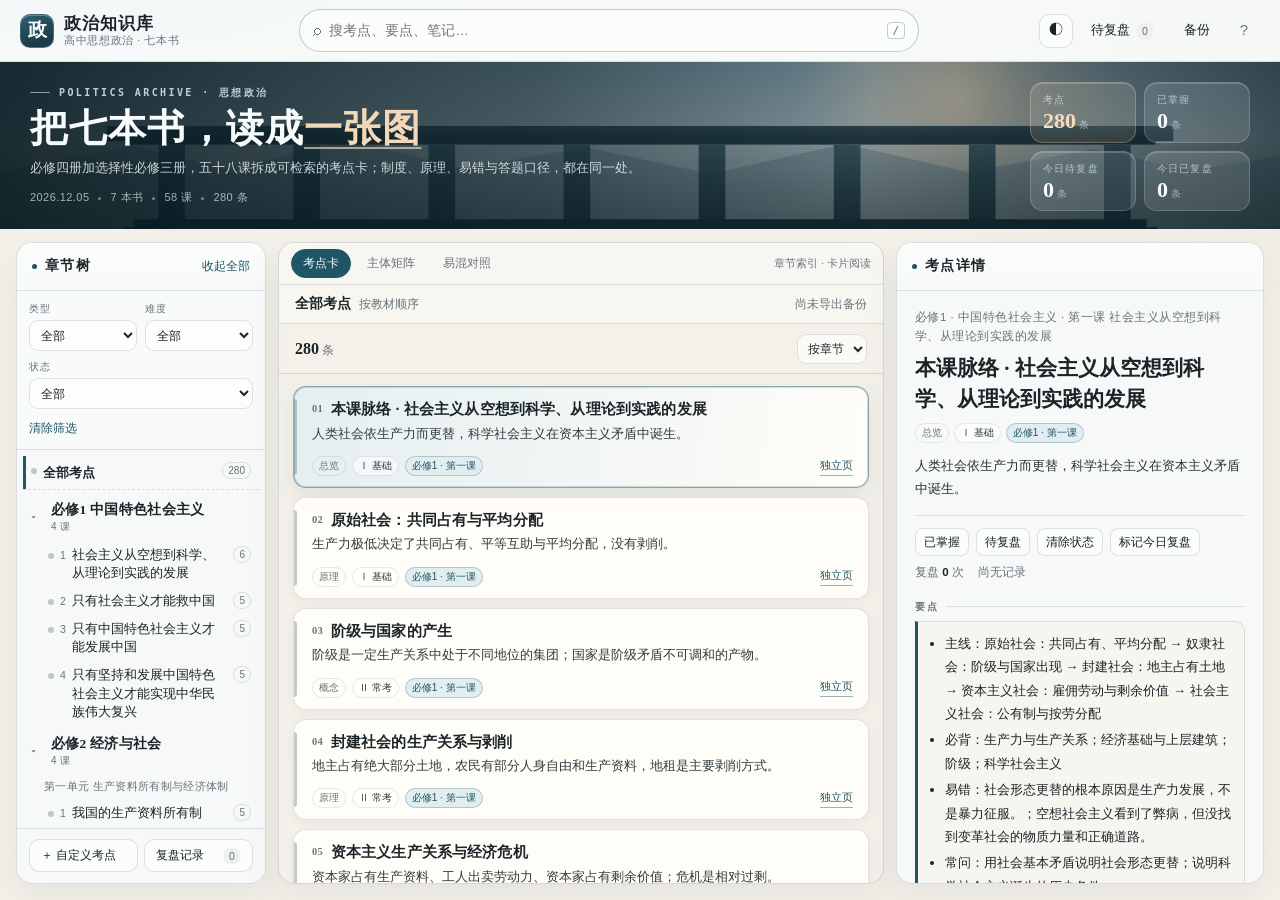
==== commit 8e8a32e3: "扩容：18 主体×6 维矩阵、18 组易混对照、58 课本课脉络" ====
--- a/index.html
+++ b/index.html
@@ -7,7 +7,7 @@
 <meta name="description" content="高中思想政治考点速查：七本书五十八课，章节树、检索、笔记、掌握状态、复盘记录与一键备份，纯静态可离线。">
 <meta name="theme-color" content="#f4f1ea">
 <script>(function(){try{var t=localStorage.getItem("zz.theme");if(!t){t=matchMedia("(prefers-color-scheme: dark)").matches?"dark":"light"}document.documentElement.dataset.theme=t}catch(e){}})();</script>
-<link rel="stylesheet" href="assets/css/site.css?v=20261124h">
+<link rel="stylesheet" href="assets/css/site.css?v=20261125c">
 <link rel="icon" href="data:image/svg+xml,%3Csvg xmlns='http://www.w3.org/2000/svg' viewBox='0 0 64 64'%3E%3Crect width='64' height='64' rx='13' fill='%231f5566'/%3E%3Ctext x='32' y='45' text-anchor='middle' font-family='serif' font-size='34' fill='%23f7fbfc'%3E政%3C/text%3E%3C/svg%3E">
 </head>
 <body>
@@ -107,7 +107,7 @@
       <label class="field"><span>类型</span>
         <select id="filterType">
           <option value="all">全部</option>
-          <option>概念</option><option>原理</option><option>制度</option><option>对比</option><option>易错</option><option>答题</option>
+          <option>总览</option><option>概念</option><option>原理</option><option>制度</option><option>对比</option><option>易错</option><option>答题</option>
         </select>
       </label>
       <label class="field"><span>难度</span>
@@ -199,11 +199,11 @@
 <div id="toast" class="toast" role="status" aria-live="polite"></div>
 <div id="modalRoot" class="modal-root" hidden></div>
 
-<script src="data/content.js?v=20261124h"></script>
-<script src="data/views.js?v=20261124h"></script>
-<script src="assets/js/store.js?v=20261124h"></script>
-<script src="assets/js/render.js?v=20261124h"></script>
-<script src="assets/js/app.js?v=20261124h"></script>
+<script src="data/content.js?v=20261125c"></script>
+<script src="data/views.js?v=20261125c"></script>
+<script src="assets/js/store.js?v=20261125c"></script>
+<script src="assets/js/render.js?v=20261125c"></script>
+<script src="assets/js/app.js?v=20261125c"></script>
 <script>
 if ("serviceWorker" in navigator && /^https?:/.test(location.protocol)) {
   addEventListener("load", function () { navigator.serviceWorker.register("sw.js").catch(function () {}); });
--- a/assets/css/site.css
+++ b/assets/css/site.css
@@ -419,6 +419,7 @@
   #searchKbd{display:none}
   .mobile-only{display:grid!important}
   .list-viewport{padding-bottom:92px}
+  .right-pane .detail-body{padding-bottom:112px}
   .brand-text{display:none}
 }
 @media (max-width:640px){
@@ -574,3 +575,49 @@
   .pair-grid,.pair-detail .pair-grid{grid-template-columns:1fr}
   .mx-card h3{font-size:16px}
 }
+
+/* ---------- 本课脉络（总览面板） ---------- */
+.lesson-map{
+  margin:10px 0 14px;
+  border:1px solid var(--line);
+  border-radius:var(--r-md);
+  background:color-mix(in srgb,var(--card) 92%,var(--accent-weak));
+  overflow:hidden;
+}
+.lesson-map summary{
+  display:flex;align-items:baseline;gap:9px;flex-wrap:wrap;
+  padding:10px 12px;cursor:pointer;list-style:none;
+  border-left:3px solid var(--accent-weak-strong,var(--accent));
+}
+.lesson-map summary::-webkit-details-marker{display:none}
+.lesson-map summary::after{
+  content:"展开";margin-left:auto;font-size:10.5px;color:var(--muted);
+  letter-spacing:.06em;
+}
+.lesson-map[open] summary{border-bottom:1px solid var(--line)}
+.lesson-map[open] summary::after{content:"收起"}
+.lm-kicker{font-family:var(--serif);font-size:14.5px;font-weight:700;letter-spacing:.04em;color:var(--ink)}
+.lm-sub{font-size:10.5px;color:var(--muted);letter-spacing:.04em}
+.lesson-map .lm-chain{
+  margin:0;padding:12px 14px 4px 30px;font-size:12.5px;line-height:1.85;color:var(--ink);
+}
+.lesson-map .lm-chain li{padding-left:2px}
+.lesson-map .lm-chain li::marker{color:var(--accent);font-variant-numeric:tabular-nums}
+.lm-block{padding:6px 14px 10px}
+.lm-block h4{
+  margin:0 0 5px;font-size:11px;font-weight:600;letter-spacing:.1em;color:var(--muted);
+  text-transform:none;
+}
+.lm-block:last-child{padding-bottom:12px}
+.lesson-map .lm-traps,.lesson-map .lm-asks{
+  margin:0;padding-left:16px;font-size:12px;line-height:1.8;color:var(--ink);
+}
+.lesson-map .lm-traps li::marker{color:var(--warn)}
+.lesson-map .lm-asks li::marker{color:var(--accent)}
+.lm-jump{margin:2px 0 12px}
+.pair-memo{
+  margin:8px 0 0;padding:7px 9px;border-radius:8px;font-size:11.5px;line-height:1.7;
+  background:var(--accent-weak);border:1px solid color-mix(in srgb,var(--accent) 22%,transparent);
+  color:color-mix(in srgb,var(--ink) 90%,var(--accent));
+}
+.pair-memo.big{font-size:12.5px;margin:0 0 12px;padding:9px 11px}
